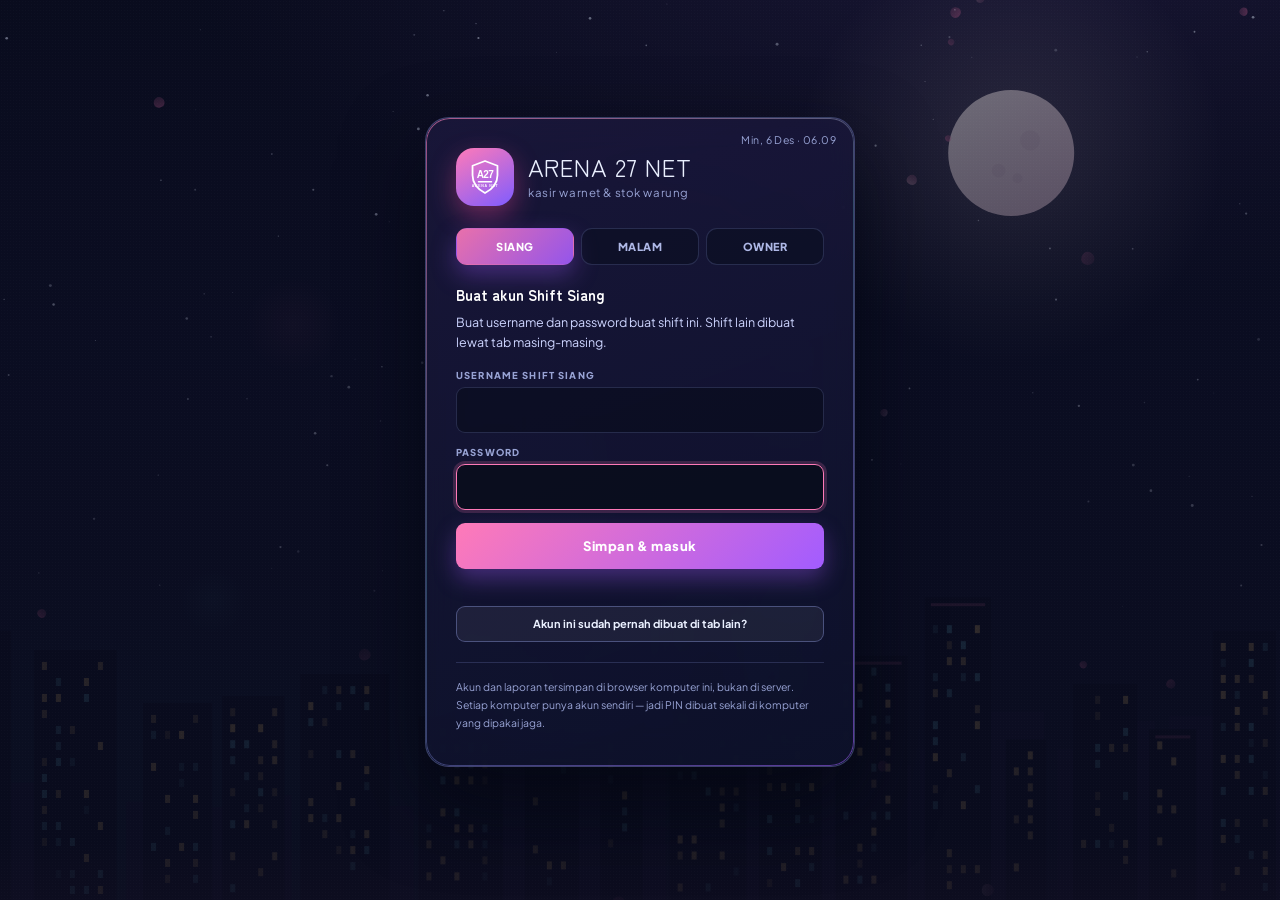
==== login.html @ 6f418b0d "Add files via upload" ====
<!DOCTYPE html>
<html lang="id">
<head>
<meta charset="UTF-8">
<meta name="viewport" content="width=device-width, initial-scale=1.0">
<meta name="theme-color" content="#0b0f24">
<title>Masuk — ARENA 27 NET</title>
<link rel="stylesheet" href="assets/theme.css">
<style>
body{display:grid;place-items:center;padding:28px 16px 44px}
.gate{position:relative;width:min(100%,430px);padding:30px 30px 24px;border-radius:24px;
    border:1px solid rgba(163,178,255,.28);
    background:linear-gradient(160deg,rgba(28,24,60,.82),rgba(13,18,42,.86));
    backdrop-filter:blur(18px) saturate(150%);-webkit-backdrop-filter:blur(18px) saturate(150%);
    box-shadow:0 34px 80px rgba(3,5,16,.7),inset 0 1px rgba(255,255,255,.09);
    animation:rise .6s cubic-bezier(.2,.8,.2,1) both}
@keyframes rise{from{opacity:0;transform:translateY(22px) scale(.985)}to{opacity:1;transform:none}}
.gate::before{content:"";position:absolute;inset:0;border-radius:24px;pointer-events:none;padding:1px;
    background:linear-gradient(140deg,rgba(255,122,184,.6),rgba(126,232,255,.25) 45%,rgba(162,92,255,.55));
    -webkit-mask:linear-gradient(#000 0 0) content-box,linear-gradient(#000 0 0);
    -webkit-mask-composite:xor;mask-composite:exclude}
.gate-head{display:flex;align-items:center;gap:14px;margin-bottom:22px}
.gate-head .logo-icon{width:58px;height:58px;border-radius:18px}
.gate-title{font-family:var(--font-display);font-size:24px;letter-spacing:.02em;line-height:1.1}
.gate-sub{margin-top:4px;color:var(--muted);font-size:11.5px;letter-spacing:.05em}
.gate-note{margin-top:20px;padding-top:15px;border-top:1px solid var(--line);color:var(--muted);font-size:10.5px;line-height:1.7}
.shift-pick{display:grid;grid-template-columns:repeat(3,1fr);gap:7px;margin-bottom:18px}
.shift-pick button{padding:11px 6px;border-radius:11px;border:1px solid var(--line);
    background:rgba(9,12,28,.5);color:#aeb8e6;font-size:11px;font-weight:800;letter-spacing:.05em;transition:.18s}
.shift-pick button:hover{border-color:var(--line-strong);color:#fff;transform:translateY(-1px)}
.shift-pick button.on{color:#fff;border-color:transparent;background:linear-gradient(135deg,rgba(255,122,184,.9),rgba(162,92,255,.9));box-shadow:0 10px 24px rgba(162,92,255,.34)}
.prompt{margin-bottom:16px;color:#cdd5ff;font-size:12.5px;line-height:1.65}
.prompt b{font-family:var(--font-display);font-size:15px;display:block;margin-bottom:4px;color:#fff}
.gate .field{margin-bottom:13px}
.gate .field input{min-height:46px;font-size:14px}
.gate .btn{width:100%;min-height:46px;font-size:13px;letter-spacing:.04em}
.gate .btn[disabled]{opacity:.65}
.err{min-height:18px;margin-top:10px;color:var(--bad);font-size:11.5px;font-weight:700}
.alt{margin-top:9px;width:100%}
.clock{position:absolute;top:15px;right:18px;color:var(--muted);font-size:10.5px;letter-spacing:.04em}
@media(max-height:640px){.gate{padding:20px 22px 16px}.gate-head{margin-bottom:14px}.prompt{margin-bottom:11px}.gate-note{margin-top:12px;padding-top:11px}}
@media(max-width:420px){.gate{padding:24px 20px 20px;border-radius:20px}.gate-title{font-size:20px}.gate-head .logo-icon{width:50px;height:50px}.clock{display:none}}
</style>
</head>
<body>

<main class="gate">
    <div class="clock" id="clock"></div>

    <div class="gate-head">
        <div class="logo-icon" role="img" aria-label="Logo Arena 27 Net">
            <svg viewBox="0 0 64 64" aria-hidden="true">
                <path d="M32 5 53 13v16c0 14-8 23-21 30C19 52 11 43 11 29V13L32 5Z" fill="none" stroke="currentColor" stroke-width="3" stroke-linejoin="round"/>
                <text x="32" y="34" text-anchor="middle" fill="currentColor" font-family="Arial,sans-serif" font-size="17" font-weight="800" letter-spacing="-1">A27</text>
                <path d="M21 40h22" stroke="currentColor" stroke-width="2.5" stroke-linecap="round"/>
                <text x="32" y="49" text-anchor="middle" fill="currentColor" font-family="Arial,sans-serif" font-size="6" font-weight="700" letter-spacing="1.1">ARENA NET</text>
            </svg>
        </div>
        <div>
            <div class="gate-title">ARENA 27 NET</div>
            <div class="gate-sub">kasir warnet &amp; stok warung</div>
        </div>
    </div>

    <div class="shift-pick" id="shiftPick" role="tablist" aria-label="Pilih akun">
        <button type="button" data-shift="SIANG" role="tab">SIANG</button>
        <button type="button" data-shift="MALAM" role="tab">MALAM</button>
        <button type="button" data-shift="OWNER" role="tab">OWNER</button>
    </div>

    <div id="formHost"></div>

    <p class="gate-note">
        Akun dan laporan tersimpan di browser komputer ini, bukan di server.
        Setiap komputer punya akun sendiri — jadi PIN dibuat sekali di komputer yang dipakai jaga.
    </p>
</main>

<script src="assets/anime-bg.js"></script>
<script src="assets/auth.js"></script>
<script>
const pick = document.getElementById("shiftPick");
const host = document.getElementById("formHost");
const clock = document.getElementById("clock");
const query = new URLSearchParams(location.search);

if (query.get("switch")) ArenaAuth.signOut();
else if (ArenaAuth.session()) location.replace("index.html");

let shift = query.get("as") || localStorage.getItem("arena27_last_shift") || "SIANG";
if (!ArenaAuth.SHIFTS.includes(shift)) shift = "SIANG";

function tickClock() {
    const now = new Date();
    clock.textContent = now.toLocaleDateString("id-ID", { weekday: "short", day: "numeric", month: "short" })
        + " · " + now.toLocaleTimeString("id-ID", { hour: "2-digit", minute: "2-digit" });
}
tickClock();
setInterval(tickClock, 30000);

const isNew = () => !ArenaAuth.accounts()[shift];

function render() {
    const fresh = isNew();
    const name = ArenaAuth.LABELS[shift];
    pick.querySelectorAll("button").forEach(b => {
        const on = b.dataset.shift === shift;
        b.classList.toggle("on", on);
        b.setAttribute("aria-selected", on);
    });

    const secretField = ArenaAuth.isOwnerPin(shift)
        ? `<div class="field"><label for="secret">PIN ${fresh ? "BARU" : ""} OWNER</label>
               <input id="secret" type="password" inputmode="numeric" maxlength="8"
                      autocomplete="${fresh ? "new-password" : "current-password"}" required></div>`
        : `<div class="field"><label for="user">USERNAME ${name.replace("SHIFT ", "")}</label>
               <input id="user" maxlength="40" autocomplete="username" required></div>
           <div class="field"><label for="secret">PASSWORD</label>
               <input id="secret" type="password" autocomplete="${fresh ? "new-password" : "current-password"}" required></div>`;

    const hint = fresh
        ? (ArenaAuth.isOwnerPin(shift)
            ? "Buat PIN Owner 4–8 angka. PIN ini dipakai buat lihat gabungan semua shift."
            : "Buat username dan password buat shift ini. Shift lain dibuat lewat tab masing-masing.")
        : (ArenaAuth.isOwnerPin(shift)
            ? "Masukkan PIN Owner buat buka ringkasan semua shift."
            : "Masukkan username dan password shift ini.");

    host.innerHTML = `
        <p class="prompt"><b>${fresh ? "Buat akun " + name : "Masuk ke " + name}</b>${hint}</p>
        <form id="authForm" autocomplete="on">
            ${secretField}
            <button class="btn" type="submit">${fresh ? "Simpan &amp; masuk" : "Masuk"}</button>
            <div class="err" id="err" role="alert" aria-live="polite"></div>
            ${fresh ? '<button class="btn-ghost alt" type="button" id="pickOther">Akun ini sudah pernah dibuat di tab lain?</button>' : ""}
        </form>`;

    const form = document.getElementById("authForm");
    const err = document.getElementById("err");
    const secret = document.getElementById("secret");
    secret.focus();

    document.getElementById("pickOther")?.addEventListener("click", () => {
        shift = ArenaAuth.SHIFTS.find(s => s !== shift && !ArenaAuth.accounts()[s])
             || ArenaAuth.SHIFTS.find(s => s !== shift);
        localStorage.setItem("arena27_last_shift", shift);
        render();
    });

    form.addEventListener("submit", async event => {
        event.preventDefault();
        const button = event.submitter || form.querySelector("button[type=submit]");
        const userField = document.getElementById("user");
        const value = secret.value;
        const username = userField ? userField.value.trim() : "OWNER";

        if (!value) { err.textContent = ArenaAuth.isOwnerPin(shift) ? "PIN belum diisi." : "Password belum diisi."; return; }
        if (userField && !username) { err.textContent = "Username belum diisi."; userField.focus(); return; }

        button.disabled = true;
        button.textContent = "Menyiapkan…";
        err.textContent = "";
        try {
            await (isNew() ? ArenaAuth.register(shift, username, value) : ArenaAuth.login(shift, username, value));
            ArenaAuth.startSession(shift);
            localStorage.setItem("arena27_last_shift", shift);
            button.textContent = "Berhasil, membuka kasir…";
            location.replace("index.html");
        } catch (problem) {
            err.textContent = problem.message || "Gagal masuk, coba lagi.";
            button.disabled = false;
            button.innerHTML = isNew() ? "Simpan &amp; masuk" : "Masuk";
            secret.value = "";
            secret.focus();
        }
    });
}

pick.addEventListener("click", event => {
    const button = event.target.closest("button[data-shift]");
    if (!button) return;
    shift = button.dataset.shift;
    localStorage.setItem("arena27_last_shift", shift);
    render();
});

render();
</script>
</body>
</html>
---- assets/theme.css ----
/* ARENA 27 NET - tema anime, dipakai bareng oleh login.html, index.html, stock.html */
@import url('https://fonts.googleapis.com/css2?family=Zen+Maru+Gothic:wght@400;500;700&family=Plus+Jakarta+Sans:wght@400;500;600;700;800&display=swap');

:root{
    --night:#0b0f24;
    --night-2:#141a38;
    --glass:rgba(18,22,48,.72);
    --glass-soft:rgba(24,29,60,.55);
    --line:rgba(163,178,255,.18);
    --line-strong:rgba(163,178,255,.34);
    --ink:#eaf0ff;
    --muted:#98a3d4;
    --saku:#ff7ab8;
    --saku-deep:#e2448e;
    --aqua:#7ee8ff;
    --gold:#ffd27a;
    --good:#69e0a8;
    --bad:#ff8a7a;
    --r-l:20px;
    --r-m:12px;
    --r-s:9px;
    --font-body:"Plus Jakarta Sans","Segoe UI",Arial,sans-serif;
    --font-display:"Zen Maru Gothic","Plus Jakarta Sans",serif;
}

*,*::before,*::after{box-sizing:border-box}
html{scroll-behavior:smooth}

body{
    margin:0;
    min-height:100vh;
    font-family:var(--font-body);
    color:var(--ink);
    background:var(--night);
    -webkit-font-smoothing:antialiased;
}

input,select,textarea,button{font-family:inherit}
button{cursor:pointer}
button:active{transform:translateY(1px)}
h1,h2,h3{font-family:var(--font-display);font-weight:700;letter-spacing:.01em}
a{color:inherit}

/* ---------- lapisan background ---------- */
.bg-stack{position:fixed;inset:0;z-index:-1;overflow:hidden;background:
    radial-gradient(120% 80% at 80% -10%,#2b2350 0%,rgba(43,35,80,0) 55%),
    radial-gradient(90% 70% at 10% 105%,#123049 0%,rgba(18,48,73,0) 60%),
    linear-gradient(180deg,#0a0d20 0%,#0f1330 45%,#141a38 100%);}
.bg-canvas{position:absolute;inset:0;width:100%;height:100%}
.bg-veil{position:absolute;inset:0;background:
    linear-gradient(180deg,rgba(9,11,28,.55) 0%,rgba(9,11,28,.78) 55%,rgba(9,11,28,.9) 100%);}
.bg-grain{position:absolute;inset:0;opacity:.35;pointer-events:none;background-image:radial-gradient(rgba(255,255,255,.05) 1px,transparent 1px);background-size:3px 3px}

/* ---------- kerangka halaman ---------- */
.container{position:relative;width:min(100%,1120px);margin:auto;padding:26px 20px 64px}

.header{
    display:flex;align-items:center;justify-content:space-between;gap:14px;flex-wrap:wrap;
    padding:24px 28px;margin-bottom:18px;border-radius:var(--r-l);
    border:1px solid var(--line);
    background:linear-gradient(135deg,rgba(30,26,66,.82),rgba(16,24,54,.82));
    box-shadow:0 22px 50px rgba(4,6,20,.55),inset 0 1px rgba(255,255,255,.08);
    position:relative;overflow:hidden;min-height:150px;
}
.header::after{
    content:"";position:absolute;right:-70px;top:-90px;width:280px;height:280px;border-radius:50%;
    background:radial-gradient(circle,rgba(255,122,184,.28),rgba(255,122,184,0) 70%);pointer-events:none;
}
.brand,.logo{display:flex;align-items:center;gap:14px;position:relative;z-index:1}
.logo-icon,.logo{
    width:54px;height:54px;flex:none;display:grid;place-items:center;border-radius:16px;
    background:linear-gradient(150deg,#ff7ab8,#7f5cff);color:#fff;
    font-family:var(--font-display);font-size:18px;font-weight:700;letter-spacing:-.5px;
    box-shadow:0 10px 26px rgba(226,68,142,.42);
}
.logo-icon svg{width:38px;height:38px;display:block}
.logo-title,.title{font-family:var(--font-display);font-size:26px;letter-spacing:.02em;line-height:1.15}
.logo-sub,.subtitle{margin-top:5px;color:var(--muted);font-size:12px;letter-spacing:.03em}

.head-tools{display:flex;align-items:center;gap:9px;flex-wrap:wrap;position:relative;z-index:1}
.stock-link,a.back{
    display:inline-flex;align-items:center;gap:7px;padding:10px 15px;border-radius:10px;
    border:1px solid var(--line-strong);background:rgba(255,255,255,.07);color:var(--ink);
    text-decoration:none;font-size:11px;font-weight:700;letter-spacing:.02em;
    transition:background .18s,transform .18s,border-color .18s;
}
.stock-link:hover,a.back:hover{background:rgba(255,255,255,.15);transform:translateY(-2px)}

.who{
    display:flex;align-items:center;gap:10px;padding:8px 12px;border-radius:12px;
    border:1px solid var(--line);background:rgba(11,14,32,.55);font-size:11px;
}
.who b{font-family:var(--font-display);font-size:13px}
.who .dot{width:8px;height:8px;border-radius:50%;background:var(--good);box-shadow:0 0 10px var(--good)}
.btn-ghost{
    min-height:36px;padding:0 12px;border:1px solid var(--line-strong);border-radius:9px;
    background:rgba(255,255,255,.06);color:var(--ink);font-size:11px;font-weight:700;
    transition:background .18s,transform .18s;
}
.btn-ghost:hover{background:rgba(255,255,255,.16);transform:translateY(-1px)}
.btn-ghost.on{border-color:transparent;color:#fff;background:linear-gradient(135deg,rgba(255,122,184,.9),rgba(162,92,255,.9));box-shadow:0 8px 18px rgba(162,92,255,.32)}

/* ---------- kartu ---------- */
.card{
    position:relative;padding:22px;margin-bottom:15px;border-radius:18px;
    border:1px solid var(--line);background:var(--glass);
    backdrop-filter:blur(14px) saturate(140%);-webkit-backdrop-filter:blur(14px) saturate(140%);
    box-shadow:0 16px 38px rgba(4,6,20,.42),inset 0 1px rgba(255,255,255,.06);
    transition:border-color .2s,box-shadow .2s;
}
.card:hover{border-color:rgba(163,178,255,.3);box-shadow:0 20px 46px rgba(4,6,20,.5),inset 0 1px rgba(255,255,255,.08)}
.card h2{display:flex;align-items:center;gap:10px;margin:0 0 16px;font-size:19px}
.card h2::before{content:"";width:4px;height:20px;border-radius:4px;background:linear-gradient(180deg,var(--saku),#7f5cff)}
.stats.card{padding:14px}

/* ---------- form ---------- */
.grid,.form-grid{display:grid;grid-template-columns:repeat(auto-fit,minmax(140px,1fr));gap:12px;align-items:end}
.form-grid{grid-template-columns:repeat(4,minmax(0,1fr))}
.field{min-width:0}
.field label,.chip-title{display:block;margin-bottom:6px;color:var(--muted);font-size:9.5px;font-weight:800;letter-spacing:.12em;text-transform:uppercase}
.field input,.field select,textarea,.list-tools input,#account{
    width:100%;min-height:42px;padding:0 12px;border-radius:var(--r-s);
    border:1px solid var(--line);background:rgba(9,12,28,.6);color:var(--ink);
    font-size:13px;font-weight:500;transition:border-color .18s,box-shadow .18s,background .18s;
}
textarea{padding:10px;min-height:92px;resize:vertical;line-height:1.6;font-size:12px}
.field input::placeholder,textarea::placeholder,.list-tools input::placeholder{color:#6f79a8}
.field input:hover,.field select:hover,textarea:hover{border-color:rgba(163,178,255,.34)}
.field input:focus,.field select:focus,textarea:focus,.list-tools input:focus,#account:focus{
    outline:none;border-color:var(--saku);background:rgba(9,12,28,.85);
    box-shadow:0 0 0 3px rgba(255,122,184,.18);
}
select option{background:#141a38;color:var(--ink)}
input[type=date]::-webkit-calendar-picker-indicator{filter:invert(.8) sepia(.3) hue-rotate(180deg);cursor:pointer}

.btn,.add-btn,.settings-save{
    min-height:42px;padding:0 18px;border:0;border-radius:var(--r-s);
    background:linear-gradient(135deg,#ff7ab8,#a25cff);color:#fff;
    font-size:12px;font-weight:800;letter-spacing:.02em;
    box-shadow:0 10px 22px rgba(162,92,255,.35);
    transition:filter .18s,transform .18s;
}
.btn:hover,.add-btn:hover,.settings-save:hover{filter:brightness(1.1);transform:translateY(-1px)}

button:focus-visible,a:focus-visible,input:focus-visible,select:focus-visible,textarea:focus-visible,summary:focus-visible{
    outline:3px solid rgba(255,122,184,.5);outline-offset:2px;
}

/* ---------- pilihan segmen / chip ---------- */
.seg{display:flex;gap:6px;flex-wrap:wrap}
.seg button{
    flex:1 1 auto;min-height:42px;padding:0 13px;border-radius:var(--r-s);
    border:1px solid var(--line);background:rgba(9,12,28,.55);color:#b7c0ea;
    font-size:11px;font-weight:800;letter-spacing:.04em;transition:.18s;
}
.seg button:hover{border-color:var(--line-strong);color:var(--ink)}
.seg button.active{
    background:linear-gradient(135deg,rgba(255,122,184,.92),rgba(162,92,255,.92));
    border-color:transparent;color:#fff;box-shadow:0 8px 20px rgba(162,92,255,.35);
}
.seg button.cash.active{background:linear-gradient(135deg,#69e0a8,#2fae7c);box-shadow:0 8px 20px rgba(47,174,124,.3)}
.seg button.qris.active{background:linear-gradient(135deg,#ffd27a,#ff9f4a);color:#3a2405;box-shadow:0 8px 20px rgba(255,159,74,.3)}

.chips{display:flex;gap:6px;flex-wrap:wrap;margin-top:8px}
.chips button{
    padding:7px 11px;border-radius:8px;border:1px solid var(--line);
    background:rgba(9,12,28,.5);color:#b7c0ea;font-size:11px;font-weight:700;transition:.16s;
}
.chips button:hover{border-color:var(--saku);color:#fff;transform:translateY(-1px)}
.chips button.on{background:rgba(255,122,184,.2);border-color:var(--saku);color:#ffd6e9}
.chips button.low-chip::after{content:" •";color:var(--bad)}
.chip-empty{color:var(--muted);font-size:11px;font-style:italic}
.chip-title{margin-bottom:8px}

/* ---------- ringkasan & angka ---------- */
.totals{display:grid;grid-template-columns:repeat(3,1fr);gap:12px}
.tot,.stat{
    min-height:92px;display:flex;flex-direction:column;justify-content:center;padding:16px 18px;
    border-radius:var(--r-m);border:1px solid var(--line);background:rgba(9,12,28,.5);
}
.tot.warm,.stat:nth-child(2){border-color:rgba(255,210,122,.28);background:rgba(66,44,12,.4)}
.tot.hot{border-color:rgba(255,138,122,.3);background:rgba(66,24,20,.42)}
.stat:nth-child(3){border-color:rgba(126,232,255,.25);background:rgba(14,44,58,.42)}
.tot .lbl,.label{color:#b6c0ec;font-size:9px;font-weight:800;letter-spacing:.13em;text-transform:uppercase}
.tot .val,.value{margin-top:6px;font-family:var(--font-display);font-size:25px;font-weight:700;letter-spacing:-.4px;color:#ffd6e9}
.tot.warm .val,.stat:nth-child(2) .value{color:var(--gold)}
.tot.hot .val{color:var(--bad)}
.stat:nth-child(3) .value{color:var(--aqua)}

.pills{display:flex;flex-wrap:wrap;gap:8px;margin-bottom:18px}
.pill{padding:9px 13px;border-radius:9px;border:1px solid var(--line);background:rgba(9,12,28,.5);color:#b7c0ea;font-size:11px;line-height:1.5}
.pill b{color:var(--ink);font-size:13px}
.pill.money b{color:#ffd6e9}
.pill.alert{border-color:rgba(255,138,122,.4);background:rgba(66,24,20,.42);color:#ffc7bd}
.pill.alert b{color:#ffc7bd}

/* ---------- daftar sesi ---------- */
.cols{display:grid;grid-template-columns:repeat(3,1fr);gap:12px}
.grp{padding:14px;border:1px solid var(--line);border-radius:var(--r-m);background:rgba(9,12,28,.35)}
.grp h3{margin:0 0 8px;padding-bottom:9px;border-bottom:1px solid var(--line);color:#cdd5ff;font-size:10px;font-weight:800;letter-spacing:.14em}
.entry{display:flex;align-items:center;gap:8px;padding:9px 8px;border-radius:8px;border-bottom:1px dashed rgba(163,178,255,.13);font-size:12px}
.entry:last-child{border-bottom:0}
.entry:hover{background:rgba(255,255,255,.05)}
.entry .no{flex:none;width:22px;color:#96a1d2;font-size:10px}
.entry .nm{flex:1;font-weight:600}
.entry .pay{white-space:nowrap;color:var(--muted);font-size:10px}
.entry .pay b{color:#ffd6e9;font-size:12px}
.kembali{color:var(--gold);font-size:9px}
.del{width:24px;height:24px;flex:none;border-radius:7px;border:1px solid rgba(255,138,122,.35);background:transparent;color:var(--bad);font-size:12px;line-height:1;transition:.16s}
.del:hover{background:rgba(255,138,122,.16);transform:scale(1.06)}
.none{padding:14px 4px;color:var(--muted);font-size:11px;font-style:italic}
.hint{margin-top:8px;min-height:13px;color:var(--gold);font-size:11px;font-weight:700}
.note,.settings-intro,.settings-note{margin-top:10px;color:var(--muted);font-size:11px;line-height:1.65;max-width:78ch}

.list-tools{display:flex;gap:10px;align-items:center;margin:-4px 0 14px}
.list-tools input{max-width:320px}
.list-count{white-space:nowrap;color:var(--muted);font-size:11px}

/* ---------- tabel ---------- */
.table-wrap{overflow-x:auto;border:1px solid var(--line);border-radius:10px;overscroll-behavior-x:contain}
table{width:100%;min-width:600px;border-collapse:collapse}
th,td{padding:12px 11px;border-bottom:1px solid rgba(163,178,255,.12);text-align:left;font-size:12px}
th{position:sticky;top:0;z-index:1;background:rgba(20,25,56,.95);color:var(--muted);font-size:9px;font-weight:800;letter-spacing:.12em;text-transform:uppercase}
td strong{font-weight:700;font-size:12px}
tbody tr:hover td{background:rgba(255,255,255,.045)}
tbody tr:last-child td{border-bottom:0}
tfoot td{background:rgba(20,25,56,.7);font-weight:800;border-top:1px solid var(--line-strong)}
.num{text-align:right}
.empty{padding:20px 12px;color:var(--muted);font-size:12px;font-style:italic;text-align:center}
.low{display:inline-flex;align-items:center;gap:5px;color:var(--bad);font-weight:800}
.actions{display:flex;gap:7px;justify-content:flex-end}
.small-btn{
    min-height:32px;padding:6px 11px;border-radius:8px;border:1px solid var(--line);
    background:rgba(9,12,28,.5);color:#b7c0ea;font-size:10px;font-weight:800;transition:.16s;
}
.small-btn:hover{border-color:var(--saku);color:#fff;transform:translateY(-1px)}
.small-btn.delete{color:var(--bad);border-color:rgba(255,138,122,.3)}
.small-btn.delete:hover{background:rgba(255,138,122,.15);color:#ffc7bd}
.backup-actions,.export{display:flex;gap:9px;flex-wrap:wrap}
.backup-actions button{box-shadow:none}
.export .primary{background:linear-gradient(135deg,#ff7ab8,#a25cff);color:#fff;border-color:transparent}
.export .danger{margin-left:auto;color:var(--bad);border-color:rgba(255,138,122,.35);background:rgba(66,24,20,.35)}
.export .danger:hover{background:rgba(255,138,122,.18)}
.history{max-height:400px;overflow:auto}
.tag{color:var(--muted);font-size:10px;font-weight:600}
.span2{grid-column:span 2}

/* ---------- detail / pengaturan ---------- */
details.settings,details.sub{margin-top:0}
details.sub{margin-top:20px;padding-top:16px;border-top:1px solid var(--line)}
.settings summary,details.sub summary{display:flex;align-items:center;justify-content:space-between;gap:10px;list-style:none;cursor:pointer;font-size:13px;font-weight:800}
.settings summary::-webkit-details-marker,details.sub summary::-webkit-details-marker{display:none}
.settings summary::after,details.sub summary::after{
    content:"+";width:26px;height:26px;flex:none;display:grid;place-items:center;border-radius:50%;
    background:rgba(255,122,184,.16);color:#ffd6e9;font-size:15px;transition:.18s;
}
details[open] summary::after{content:"−"}
.settings-body,.sub-body{margin-top:15px}
.price-grid{display:grid;grid-template-columns:repeat(3,minmax(0,1fr));gap:10px;margin-bottom:14px}
.ghost{
    min-height:42px;padding:0 15px;border-radius:var(--r-s);border:1px solid var(--line-strong);
    background:rgba(255,255,255,.06);color:var(--ink);font-size:12px;font-weight:800;white-space:nowrap;
}
.ghost:hover{background:rgba(255,255,255,.14)}

/* ---------- stepper / total rokok ---------- */
.stepper{display:flex}
.stepper button{width:40px;height:42px;flex:none;border:1px solid var(--line);background:rgba(255,255,255,.06);color:var(--ink);font-size:17px;font-weight:800}
.stepper button:hover{background:rgba(255,255,255,.14)}
.stepper button:first-child{border-radius:var(--r-s) 0 0 var(--r-s)}
.stepper button:last-child{border-radius:0 var(--r-s) var(--r-s) 0}
.stepper input{flex:1;min-width:0;border-radius:0;border-left:0;border-right:0;text-align:center;font-weight:800}
.rk-quick{margin-bottom:16px}
.rk-total{display:flex;flex-wrap:wrap;align-items:center;gap:8px 20px;margin-top:14px;padding:13px 15px;border-radius:10px;border:1px solid var(--line);background:rgba(9,12,28,.5);color:#cdd5ff;font-size:12px}
.rk-total .big{font-family:var(--font-display);font-size:22px;font-weight:700;color:#ffd6e9}
.rk-total .ok{color:var(--good)}
.rk-total .warn{color:var(--bad);font-weight:800}
.rk-total .muted{color:var(--muted)}
#rkCashChips{margin-top:9px}

/* ---------- toast ---------- */
.toast{
    position:fixed;bottom:18px;left:50%;z-index:60;transform:translateX(-50%);
    padding:11px 20px;border-radius:22px;border:1px solid var(--line-strong);
    background:rgba(20,24,52,.95);color:var(--ink);font-size:11px;font-weight:700;
    box-shadow:0 14px 34px rgba(3,5,16,.6);opacity:0;pointer-events:none;transition:opacity .25s;
}
.toast.show{opacity:1}

/* ---------- responsif ---------- */
@media(max-width:800px){
    .cols{grid-template-columns:1fr}
}
@media(max-width:700px){
    .container{padding:16px 13px 42px}
    .header{min-height:0;padding:20px 18px;border-radius:18px}
    .logo-icon,.logo{width:46px;height:46px;font-size:16px}
    .logo-title,.title{font-size:21px}
    .card{padding:17px}
    .form-grid{grid-template-columns:1fr 1fr}
    .price-grid{grid-template-columns:1fr}
    .totals,.stats{grid-template-columns:1fr 1fr}
    .totals>*,.stats>.stat:last-child{grid-column:1/-1}
    .tot,.stat{min-height:82px;padding:13px}
    .tot .val,.value{font-size:21px}
    .list-tools{flex-direction:column;align-items:stretch}
    .list-tools input{max-width:none}
    .list-count{white-space:normal}
}
@media(max-width:520px){
    .form-grid{grid-template-columns:1fr}
    .span2{grid-column:auto}
    .head-tools,.stock-link,a.back{width:100%;justify-content:center}
    .export .danger{margin-left:0}
    .actions .small-btn{flex:1}
    .grid{grid-template-columns:1fr 1fr}
    .seg button{min-height:40px;padding:0 10px;font-size:10px}
}

@media(prefers-reduced-motion:reduce){
    html{scroll-behavior:auto}
    *,*::before,*::after{transition:none!important;animation:none!important}
}

/* ---------- struk / cetak ---------- */
#printArea{display:none}
@media print{
    .bg-stack,.bg-canvas,.bg-veil,.bg-grain,.toast{display:none!important}
    body{background:#fff!important;color:#000!important}
    body>*:not(#printArea){display:none!important}
    #printArea{display:block!important;font-family:Georgia,serif;color:#000}
    #printArea h1{font-size:18px;margin-bottom:6px}
    #printArea p{font-size:12px;margin:2px 0}
    #printArea table{width:100%;border-collapse:collapse;margin-top:10px}
    #printArea th,#printArea td{border:1px solid #000;padding:4px 6px;font-size:11px;text-align:left}
    #printArea .tt{margin-top:12px;font-size:12px;font-weight:bold}
}
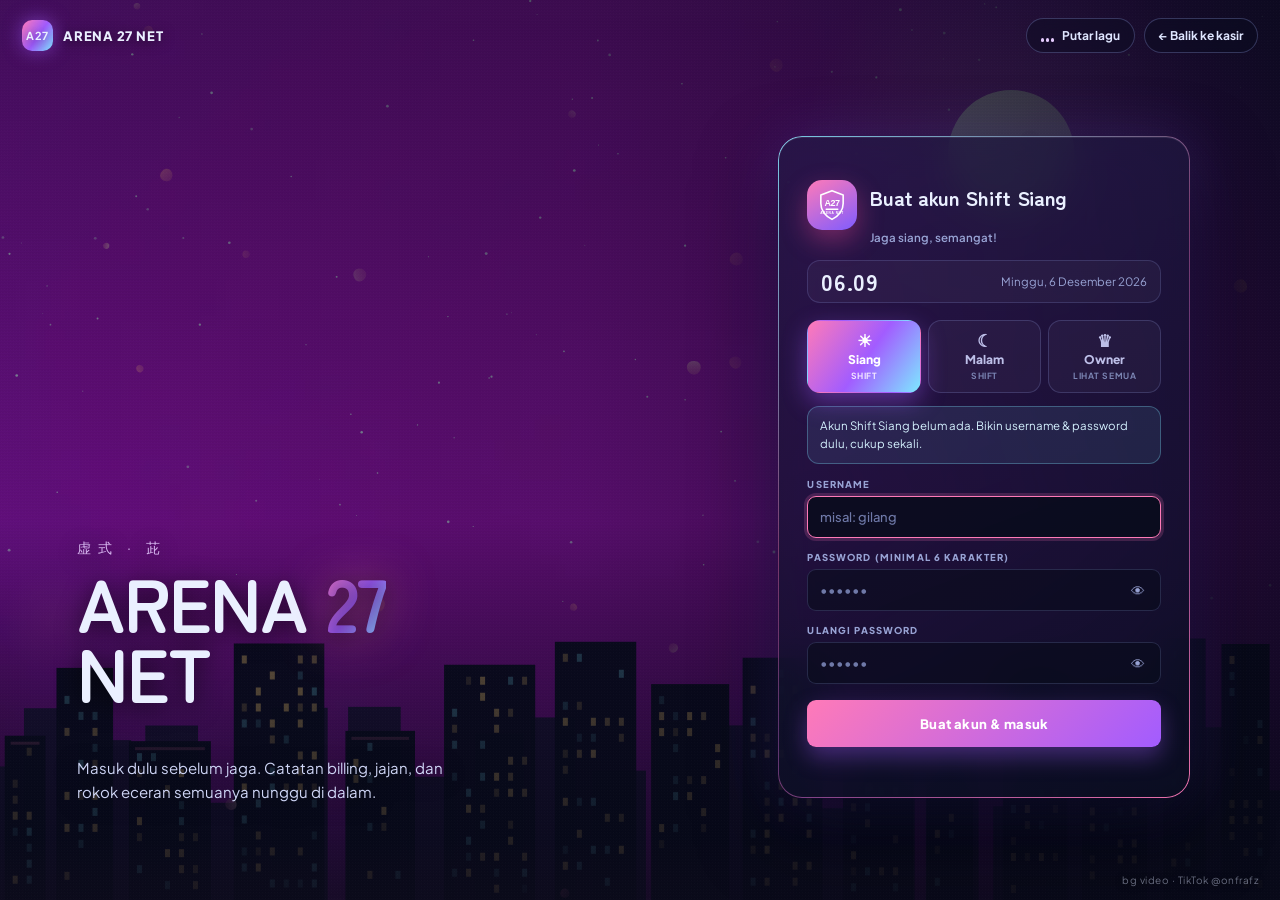
==== commit eff49186: "Add files via upload" ====
--- a/login.html
+++ b/login.html
@@ -7,183 +7,376 @@
 <title>Masuk — ARENA 27 NET</title>
 <link rel="stylesheet" href="assets/theme.css">
 <style>
-body{display:grid;place-items:center;padding:28px 16px 44px}
-.gate{position:relative;width:min(100%,430px);padding:30px 30px 24px;border-radius:24px;
-    border:1px solid rgba(163,178,255,.28);
-    background:linear-gradient(160deg,rgba(28,24,60,.82),rgba(13,18,42,.86));
-    backdrop-filter:blur(18px) saturate(150%);-webkit-backdrop-filter:blur(18px) saturate(150%);
-    box-shadow:0 34px 80px rgba(3,5,16,.7),inset 0 1px rgba(255,255,255,.09);
-    animation:rise .6s cubic-bezier(.2,.8,.2,1) both}
-@keyframes rise{from{opacity:0;transform:translateY(22px) scale(.985)}to{opacity:1;transform:none}}
-.gate::before{content:"";position:absolute;inset:0;border-radius:24px;pointer-events:none;padding:1px;
-    background:linear-gradient(140deg,rgba(255,122,184,.6),rgba(126,232,255,.25) 45%,rgba(162,92,255,.55));
+body.login{
+    overflow:hidden;
+    --grad:linear-gradient(125deg,#ff7ab8 0%,#a25cff 52%,#7ee8ff 100%);
+}
+/* video anime jadi lapisan paling bawah, kanvas sakura + veil tetap di atasnya */
+.bg-video{position:fixed;inset:0;z-index:-3;overflow:hidden;background:#080b1e}
+.bg-video video{position:absolute;left:50%;top:50%;transform:translate(-50%,-50%);width:100%;height:100%;object-fit:cover;filter:saturate(1.1) contrast(1.05) brightness(.96)}
+.bg-stack{background:none}
+.bg-stack .bg-veil{background:
+    linear-gradient(90deg,rgba(6,8,22,.2) 0%,rgba(6,8,22,.35) 45%,rgba(6,8,22,.8) 100%),
+    linear-gradient(0deg,rgba(6,8,22,.86) 0%,rgba(6,8,22,.28) 42%,rgba(6,8,22,.5) 100%);}
+
+.scan{
+    position:fixed;inset:0;z-index:1;pointer-events:none;
+    background:repeating-linear-gradient(0deg,rgba(255,255,255,.022) 0 1px,rgba(0,0,0,0) 1px 3px);
+    mix-blend-mode:overlay;
+}
+.fx{position:fixed;inset:0;z-index:1;pointer-events:none;overflow:hidden}
+.fx span{
+    position:absolute;bottom:-20px;width:var(--s);height:var(--s);border-radius:50%;
+    background:radial-gradient(circle,#ffd9ec 0%,rgba(255,122,184,.7) 40%,rgba(0,0,0,0) 70%);
+    filter:blur(.4px);opacity:0;animation:rise var(--d) linear var(--w) infinite;
+}
+@keyframes rise{
+    0%{transform:translate(0,0);opacity:0}
+    14%{opacity:.8}
+    100%{transform:translate(var(--x),-110vh);opacity:0}
+}
+
+.topbar{
+    position:fixed;top:18px;left:22px;right:22px;z-index:3;
+    display:flex;align-items:center;justify-content:space-between;gap:10px;
+}
+.mini-brand{display:flex;align-items:center;gap:10px;font-weight:800;font-size:13px;letter-spacing:.06em;text-shadow:0 2px 12px rgba(0,0,0,.6)}
+.mini-brand b{width:31px;height:31px;display:grid;place-items:center;border-radius:10px;background:var(--grad);font-size:11px;box-shadow:0 0 18px rgba(162,92,255,.55)}
+.kembali{
+    display:inline-flex;align-items:center;gap:8px;padding:9px 14px;border-radius:999px;
+    border:1px solid rgba(163,178,255,.26);background:rgba(10,13,32,.45);
+    backdrop-filter:blur(10px);-webkit-backdrop-filter:blur(10px);
+    color:#dfe6ff;font-size:12px;font-weight:700;text-decoration:none;transition:.18s;
+}
+.kembali:hover{background:rgba(162,92,255,.28);border-color:rgba(255,122,184,.6);transform:translateY(-1px)}
+.sound{
+    display:inline-flex;align-items:center;gap:8px;padding:9px 14px;border-radius:999px;
+    border:1px solid rgba(163,178,255,.26);background:rgba(10,13,32,.45);
+    backdrop-filter:blur(10px);-webkit-backdrop-filter:blur(10px);
+    color:#dfe6ff;font-size:12px;font-weight:700;transition:.18s;
+}
+.sound:hover{background:rgba(162,92,255,.28);border-color:rgba(255,122,184,.6)}
+.eq{display:inline-flex;gap:2px;align-items:flex-end;height:12px}
+.eq i{width:3px;height:4px;border-radius:2px;background:#e6ccff}
+.sound.on .eq i{animation:eq .8s ease-in-out infinite}
+.sound.on .eq i:nth-child(2){animation-delay:.2s}
+.sound.on .eq i:nth-child(3){animation-delay:.4s}
+@keyframes eq{0%,100%{height:3px}50%{height:12px}}
+
+.hero{position:fixed;left:6vw;bottom:9vh;z-index:2;max-width:520px;text-shadow:0 4px 24px rgba(0,0,0,.7)}
+.hero .jp{font-size:14px;letter-spacing:.48em;color:#e6ccff;opacity:.9}
+.hero h1{margin-top:8px;font-family:var(--font-display);font-size:clamp(40px,6vw,74px);font-weight:700;line-height:.95;letter-spacing:-2px}
+.hero h1 em{
+    font-style:normal;
+    background:var(--grad);-webkit-background-clip:text;background-clip:text;color:transparent;
+    filter:drop-shadow(0 0 20px rgba(255,122,184,.5));
+}
+.hero p{margin-top:14px;max-width:390px;color:#cfd6f6;font-size:15px;line-height:1.6}
+
+.stage{position:relative;z-index:2;min-height:100vh;display:flex;align-items:center;justify-content:flex-end;padding:88px 7vw 54px}
+.gate{
+    position:relative;width:min(100%,412px);padding:28px 28px 22px;border-radius:24px;
+    border:1px solid rgba(255,122,184,.26);
+    background:linear-gradient(160deg,rgba(34,25,68,.76),rgba(11,14,34,.84));
+    backdrop-filter:blur(18px) saturate(145%);-webkit-backdrop-filter:blur(18px) saturate(145%);
+    box-shadow:0 32px 78px rgba(2,4,14,.62),0 0 60px rgba(126,92,255,.22),inset 0 1px rgba(255,255,255,.09);
+    animation:cardIn .65s cubic-bezier(.2,.8,.2,1) both;
+}
+.gate::before{
+    content:"";position:absolute;inset:-1px;border-radius:24px;padding:1px;pointer-events:none;
+    background:linear-gradient(140deg,rgba(126,232,255,.85),rgba(255,122,184,.2) 42%,rgba(162,92,255,.2) 60%,rgba(255,122,184,.9));
     -webkit-mask:linear-gradient(#000 0 0) content-box,linear-gradient(#000 0 0);
-    -webkit-mask-composite:xor;mask-composite:exclude}
-.gate-head{display:flex;align-items:center;gap:14px;margin-bottom:22px}
-.gate-head .logo-icon{width:58px;height:58px;border-radius:18px}
-.gate-title{font-family:var(--font-display);font-size:24px;letter-spacing:.02em;line-height:1.1}
-.gate-sub{margin-top:4px;color:var(--muted);font-size:11.5px;letter-spacing:.05em}
-.gate-note{margin-top:20px;padding-top:15px;border-top:1px solid var(--line);color:var(--muted);font-size:10.5px;line-height:1.7}
-.shift-pick{display:grid;grid-template-columns:repeat(3,1fr);gap:7px;margin-bottom:18px}
-.shift-pick button{padding:11px 6px;border-radius:11px;border:1px solid var(--line);
-    background:rgba(9,12,28,.5);color:#aeb8e6;font-size:11px;font-weight:800;letter-spacing:.05em;transition:.18s}
-.shift-pick button:hover{border-color:var(--line-strong);color:#fff;transform:translateY(-1px)}
-.shift-pick button.on{color:#fff;border-color:transparent;background:linear-gradient(135deg,rgba(255,122,184,.9),rgba(162,92,255,.9));box-shadow:0 10px 24px rgba(162,92,255,.34)}
-.prompt{margin-bottom:16px;color:#cdd5ff;font-size:12.5px;line-height:1.65}
-.prompt b{font-family:var(--font-display);font-size:15px;display:block;margin-bottom:4px;color:#fff}
-.gate .field{margin-bottom:13px}
-.gate .field input{min-height:46px;font-size:14px}
-.gate .btn{width:100%;min-height:46px;font-size:13px;letter-spacing:.04em}
-.gate .btn[disabled]{opacity:.65}
-.err{min-height:18px;margin-top:10px;color:var(--bad);font-size:11.5px;font-weight:700}
-.alt{margin-top:9px;width:100%}
-.clock{position:absolute;top:15px;right:18px;color:var(--muted);font-size:10.5px;letter-spacing:.04em}
-@media(max-height:640px){.gate{padding:20px 22px 16px}.gate-head{margin-bottom:14px}.prompt{margin-bottom:11px}.gate-note{margin-top:12px;padding-top:11px}}
-@media(max-width:420px){.gate{padding:24px 20px 20px;border-radius:20px}.gate-title{font-size:20px}.gate-head .logo-icon{width:50px;height:50px}.clock{display:none}}
+    -webkit-mask-composite:xor;mask-composite:exclude;
+}
+@keyframes cardIn{from{opacity:0;transform:translateY(22px) scale(.97)}to{opacity:1;transform:none}}
+body.leaving .gate{animation:cardOut .42s ease forwards}
+body.leaving .stage,body.leaving .hero,body.leaving .topbar{transition:opacity .42s;opacity:0}
+@keyframes cardOut{to{opacity:0;transform:translateY(-14px) scale(.98)}}
+
+.gate-head{display:flex;align-items:center;gap:13px}
+.gate-head .logo-icon{width:50px;height:50px;border-radius:15px;flex:none}
+.gate-head .logo-icon svg{width:34px;height:34px}
+.gate-head h2{font-family:var(--font-display);font-size:21px;font-weight:700;letter-spacing:-.3px}
+.gate-head small{display:block;margin-top:3px;color:var(--muted);font-size:11.5px;font-weight:600}
+
+.clockline{
+    margin:15px 0 17px;padding:9px 13px;display:flex;align-items:center;justify-content:space-between;gap:10px;
+    border:1px solid var(--line);border-radius:13px;background:rgba(255,255,255,.035);
+}
+.clockline b{font-family:var(--font-display);font-size:23px;line-height:1;letter-spacing:.03em}
+.clockline span{color:var(--muted);font-size:11.5px;text-align:right}
+
+.shift-pick{display:grid;grid-template-columns:repeat(3,1fr);gap:7px;margin-bottom:17px}
+.shift-pick button{
+    display:flex;flex-direction:column;align-items:center;gap:3px;padding:11px 5px;border-radius:13px;
+    border:1px solid rgba(163,178,255,.2);background:rgba(255,255,255,.035);
+    color:#bdbfe8;font-size:12px;font-weight:800;transition:.18s;
+}
+.shift-pick button em{font-style:normal;font-size:17px;line-height:1}
+.shift-pick button small{font-size:8.5px;font-weight:700;letter-spacing:.06em;color:#7c86b4}
+.shift-pick button:hover{border-color:rgba(255,122,184,.5);color:#fff;transform:translateY(-1px)}
+.shift-pick button.on{background:var(--grad);border-color:transparent;color:#fff;box-shadow:0 9px 24px rgba(162,92,255,.42)}
+.shift-pick button.on small{color:#f3e8ff}
+
+.status{
+    margin:-4px 0 14px;padding:10px 12px;border-radius:12px;font-size:11.5px;line-height:1.6;
+    border:1px solid rgba(126,232,255,.3);background:rgba(126,232,255,.09);color:#d5f2ff;
+}
+.field{margin-bottom:13px}
+.pw{position:relative}
+.pw input{padding-right:46px}
+.pw button{
+    position:absolute;right:6px;top:6px;width:34px;height:30px;border:0;border-radius:8px;
+    background:transparent;color:var(--muted);font-size:14px;
+}
+.pw button:hover{background:rgba(255,122,184,.16);color:#fff}
+.submit{width:100%;min-height:47px;margin-top:3px;font-size:13px;letter-spacing:.03em}
+.submit[disabled]{opacity:.6}
+.err{min-height:18px;margin-top:10px;text-align:center;color:var(--bad);font-size:11.5px;font-weight:700}
+.shake{animation:shake .4s}
+@keyframes shake{20%,60%{transform:translateX(-7px)}40%,80%{transform:translateX(7px)}}
+.foot{margin-top:15px;padding-top:13px;border-top:1px solid var(--line);color:#7c86b4;font-size:10.5px;line-height:1.65;text-align:center}
+.credit{position:fixed;right:22px;bottom:14px;z-index:3;color:rgba(220,228,255,.45);font-size:10px;letter-spacing:.05em;text-shadow:0 1px 6px rgba(0,0,0,.7)}
+
+@media(max-width:900px){
+    body.login{overflow:auto}
+    .bg-stack .bg-veil{background:linear-gradient(180deg,rgba(6,8,22,.45),rgba(6,8,22,.84))}
+    .hero,.credit{display:none}
+    .stage{justify-content:center;padding:82px 16px 44px}
+}
+@media(max-height:640px){.gate{padding:20px 22px 16px}.clockline{margin:11px 0 13px}.shift-pick{margin-bottom:13px}}
+@media(max-width:420px){
+    .gate{padding:23px 18px 18px;border-radius:20px}
+    .gate::before{border-radius:20px}
+    .mini-brand span{display:none}
+    #soundText{display:none}
+    .clockline b{font-size:20px}
+}
 </style>
 </head>
-<body>
-
-<main class="gate">
-    <div class="clock" id="clock"></div>
-
-    <div class="gate-head">
-        <div class="logo-icon" role="img" aria-label="Logo Arena 27 Net">
-            <svg viewBox="0 0 64 64" aria-hidden="true">
-                <path d="M32 5 53 13v16c0 14-8 23-21 30C19 52 11 43 11 29V13L32 5Z" fill="none" stroke="currentColor" stroke-width="3" stroke-linejoin="round"/>
-                <text x="32" y="34" text-anchor="middle" fill="currentColor" font-family="Arial,sans-serif" font-size="17" font-weight="800" letter-spacing="-1">A27</text>
-                <path d="M21 40h22" stroke="currentColor" stroke-width="2.5" stroke-linecap="round"/>
-                <text x="32" y="49" text-anchor="middle" fill="currentColor" font-family="Arial,sans-serif" font-size="6" font-weight="700" letter-spacing="1.1">ARENA NET</text>
-            </svg>
+<body class="login">
+
+<div class="bg-video" aria-hidden="true">
+    <video id="bgVideo" autoplay muted loop playsinline preload="auto" poster="bg-anime-poster.webp">
+        <source src="bg-anime.mp4" type="video/mp4">
+    </video>
+</div>
+<div class="scan" aria-hidden="true"></div>
+<div class="fx" id="fx" aria-hidden="true"></div>
+
+<div class="topbar">
+    <div class="mini-brand"><b>A27</b><span>ARENA 27 NET</span></div>
+    <div style="display:flex;align-items:center;gap:9px;flex-wrap:wrap;justify-content:flex-end">
+        <button class="sound" id="soundBtn" type="button" aria-pressed="false"><span class="eq"><i></i><i></i><i></i></span><span id="soundText">Putar lagu</span></button>
+        <a class="kembali" href="index.html" id="backLink">← Balik ke kasir</a>
+    </div>
+</div>
+
+<div class="hero" aria-hidden="true">
+    <div class="jp">虚式 · 茈</div>
+    <h1>ARENA <em>27</em><br>NET</h1>
+    <p>Masuk dulu sebelum jaga. Catatan billing, jajan, dan rokok eceran semuanya nunggu di dalam.</p>
+</div>
+
+<main class="stage">
+    <section class="gate" id="gate" aria-labelledby="gateTitle">
+        <div class="gate-head">
+            <div class="logo-icon" aria-hidden="true">
+                <svg viewBox="0 0 64 64"><path d="M32 5 53 13v16c0 14-8 23-21 30C19 52 11 43 11 29V13L32 5Z" fill="none" stroke="currentColor" stroke-width="3" stroke-linejoin="round"/><text x="32" y="34" text-anchor="middle" fill="currentColor" font-family="Arial,sans-serif" font-size="17" font-weight="800" letter-spacing="-1">A27</text><path d="M21 40h22" stroke="currentColor" stroke-width="2.5" stroke-linecap="round"/><text x="32" y="49" text-anchor="middle" fill="currentColor" font-family="Arial,sans-serif" font-size="6" font-weight="700" letter-spacing="1.1">ARENA NET</text></svg>
+            </div>
+            <div>
+                <h2 id="gateTitle">Selamat datang</h2>
+                <small id="gateSub">Pilih akun buat mulai jaga</small>
+            </div>
         </div>
-        <div>
-            <div class="gate-title">ARENA 27 NET</div>
-            <div class="gate-sub">kasir warnet &amp; stok warung</div>
+
+        <div class="clockline"><b id="clockTime">--:--</b><span id="clockDate"></span></div>
+
+        <div class="shift-pick" id="shiftPick" role="tablist" aria-label="Pilih akun">
+            <button type="button" role="tab" data-shift="SIANG"><em>☀</em>Siang<small>SHIFT</small></button>
+            <button type="button" role="tab" data-shift="MALAM"><em>☾</em>Malam<small>SHIFT</small></button>
+            <button type="button" role="tab" data-shift="OWNER"><em>♛</em>Owner<small>LIHAT SEMUA</small></button>
         </div>
-    </div>
-
-    <div class="shift-pick" id="shiftPick" role="tablist" aria-label="Pilih akun">
-        <button type="button" data-shift="SIANG" role="tab">SIANG</button>
-        <button type="button" data-shift="MALAM" role="tab">MALAM</button>
-        <button type="button" data-shift="OWNER" role="tab">OWNER</button>
-    </div>
-
-    <div id="formHost"></div>
-
-    <p class="gate-note">
-        Akun dan laporan tersimpan di browser komputer ini, bukan di server.
-        Setiap komputer punya akun sendiri — jadi PIN dibuat sekali di komputer yang dipakai jaga.
-    </p>
+
+        <div id="formHost"></div>
+    </section>
 </main>
+
+<div class="credit">bg video · TikTok @onfrafz</div>
 
 <script src="assets/anime-bg.js"></script>
 <script src="assets/auth.js"></script>
 <script>
+const query = new URLSearchParams(location.search);
+const next = ["index.html", "stock.html"].includes(query.get("next")) ? query.get("next") : "index.html";
+const host = document.getElementById("formHost");
 const pick = document.getElementById("shiftPick");
-const host = document.getElementById("formHost");
-const clock = document.getElementById("clock");
-const query = new URLSearchParams(location.search);
+const gate = document.getElementById("gate");
+
+document.getElementById("backLink").href = next;
 
 if (query.get("switch")) ArenaAuth.signOut();
-else if (ArenaAuth.session()) location.replace("index.html");
-
-let shift = query.get("as") || localStorage.getItem("arena27_last_shift") || "SIANG";
-if (!ArenaAuth.SHIFTS.includes(shift)) shift = "SIANG";
-
-function tickClock() {
-    const now = new Date();
-    clock.textContent = now.toLocaleDateString("id-ID", { weekday: "short", day: "numeric", month: "short" })
-        + " · " + now.toLocaleTimeString("id-ID", { hour: "2-digit", minute: "2-digit" });
-}
-tickClock();
-setInterval(tickClock, 30000);
-
-const isNew = () => !ArenaAuth.accounts()[shift];
+else if (ArenaAuth.session() && !query.get("as")) location.replace(next);
+
+const savedShift = localStorage.getItem("arena27_last_shift");
+let shift = [query.get("as"), query.get("account"), savedShift].find(a => ArenaAuth.SHIFTS.includes(a)) || "SIANG";
+
+function eyeField(id, label, attrs) {
+    return `<div class="field"><label for="${id}">${label}</label><div class="pw">
+        <input id="${id}" type="password" ${attrs}>
+        <button type="button" data-eye="${id}" aria-label="Lihat atau sembunyikan">👁</button>
+    </div></div>`;
+}
 
 function render() {
-    const fresh = isNew();
+    const fresh = !ArenaAuth.accounts()[shift];
+    const owner = ArenaAuth.isOwnerPin(shift);
     const name = ArenaAuth.LABELS[shift];
+
     pick.querySelectorAll("button").forEach(b => {
         const on = b.dataset.shift === shift;
         b.classList.toggle("on", on);
         b.setAttribute("aria-selected", on);
     });
-
-    const secretField = ArenaAuth.isOwnerPin(shift)
-        ? `<div class="field"><label for="secret">PIN ${fresh ? "BARU" : ""} OWNER</label>
-               <input id="secret" type="password" inputmode="numeric" maxlength="8"
-                      autocomplete="${fresh ? "new-password" : "current-password"}" required></div>`
-        : `<div class="field"><label for="user">USERNAME ${name.replace("SHIFT ", "")}</label>
-               <input id="user" maxlength="40" autocomplete="username" required></div>
-           <div class="field"><label for="secret">PASSWORD</label>
-               <input id="secret" type="password" autocomplete="${fresh ? "new-password" : "current-password"}" required></div>`;
-
-    const hint = fresh
-        ? (ArenaAuth.isOwnerPin(shift)
-            ? "Buat PIN Owner 4–8 angka. PIN ini dipakai buat lihat gabungan semua shift."
-            : "Buat username dan password buat shift ini. Shift lain dibuat lewat tab masing-masing.")
-        : (ArenaAuth.isOwnerPin(shift)
-            ? "Masukkan PIN Owner buat buka ringkasan semua shift."
-            : "Masukkan username dan password shift ini.");
-
-    host.innerHTML = `
-        <p class="prompt"><b>${fresh ? "Buat akun " + name : "Masuk ke " + name}</b>${hint}</p>
-        <form id="authForm" autocomplete="on">
-            ${secretField}
-            <button class="btn" type="submit">${fresh ? "Simpan &amp; masuk" : "Masuk"}</button>
-            <div class="err" id="err" role="alert" aria-live="polite"></div>
-            ${fresh ? '<button class="btn-ghost alt" type="button" id="pickOther">Akun ini sudah pernah dibuat di tab lain?</button>' : ""}
-        </form>`;
-
-    const form = document.getElementById("authForm");
-    const err = document.getElementById("err");
+    document.getElementById("gateTitle").textContent = fresh ? "Buat akun " + name : "Masuk " + name;
+    document.getElementById("gateSub").textContent = owner
+        ? "Rekap gabungan semua shift"
+        : (shift === "SIANG" ? "Jaga siang, semangat!" : "Jaga malam, jangan ketiduran ya");
+
+    let html = "";
+    if (fresh) {
+        html += `<div class="status">${owner
+            ? "PIN owner belum dibuat. Bikin PIN 4–8 angka, nanti dipakai tiap mau buka rekap."
+            : "Akun " + name + " belum ada. Bikin username &amp; password dulu, cukup sekali."}</div>`;
+    }
+    if (owner) {
+        html += eyeField("secret", fresh ? "PIN baru (4–8 angka)" : "PIN owner",
+            `inputmode="numeric" maxlength="8" autocomplete="${fresh ? "new-password" : "current-password"}" placeholder="••••"`);
+        if (fresh) html += eyeField("confirm", "Ulangi PIN", `inputmode="numeric" maxlength="8" autocomplete="new-password" placeholder="••••"`);
+    } else {
+        html += `<div class="field"><label for="user">Username</label><input id="user" maxlength="40" autocomplete="username" placeholder="misal: gilang"></div>`;
+        html += eyeField("secret", fresh ? "Password (minimal 6 karakter)" : "Password",
+            `autocomplete="${fresh ? "new-password" : "current-password"}" placeholder="••••••"`);
+        if (fresh) html += eyeField("confirm", "Ulangi password", `autocomplete="new-password" placeholder="••••••"`);
+    }
+    html += `<button class="btn submit" type="submit" id="submitBtn" form="authForm">${fresh ? "Buat akun &amp; masuk" : "Masuk"}</button>`;
+    html = `<form id="authForm" autocomplete="on" novalidate>${html}</form><div class="err" id="err" role="alert"></div>`;
+
+    host.innerHTML = html;
+    host.dataset.fresh = fresh ? "1" : "";
+    (owner ? document.getElementById("secret") : document.getElementById("user")).focus();
+}
+
+function fail(message) {
+    document.getElementById("err").textContent = message;
+    gate.classList.remove("shake");
+    void gate.offsetWidth;
+    gate.classList.add("shake");
+}
+
+function enter() {
+    try {
+        ArenaAuth.startSession(shift);
+        localStorage.setItem("arena27_last_shift", shift);
+    } catch (e) {
+        fail("Penyimpanan browser penuh atau diblokir, jadi belum bisa masuk.");
+        return false;
+    }
+    document.body.classList.add("leaving");
+    setTimeout(() => location.replace(next), 420);
+    return true;
+}
+
+host.addEventListener("submit", async event => {
+    event.preventDefault();
+    const form = event.target;
+    const fresh = host.dataset.fresh === "1";
+    const owner = ArenaAuth.isOwnerPin(shift);
     const secret = document.getElementById("secret");
-    secret.focus();
-
-    document.getElementById("pickOther")?.addEventListener("click", () => {
-        shift = ArenaAuth.SHIFTS.find(s => s !== shift && !ArenaAuth.accounts()[s])
-             || ArenaAuth.SHIFTS.find(s => s !== shift);
-        localStorage.setItem("arena27_last_shift", shift);
-        render();
-    });
-
-    form.addEventListener("submit", async event => {
-        event.preventDefault();
-        const button = event.submitter || form.querySelector("button[type=submit]");
-        const userField = document.getElementById("user");
-        const value = secret.value;
-        const username = userField ? userField.value.trim() : "OWNER";
-
-        if (!value) { err.textContent = ArenaAuth.isOwnerPin(shift) ? "PIN belum diisi." : "Password belum diisi."; return; }
-        if (userField && !username) { err.textContent = "Username belum diisi."; userField.focus(); return; }
-
-        button.disabled = true;
-        button.textContent = "Menyiapkan…";
-        err.textContent = "";
-        try {
-            await (isNew() ? ArenaAuth.register(shift, username, value) : ArenaAuth.login(shift, username, value));
-            ArenaAuth.startSession(shift);
-            localStorage.setItem("arena27_last_shift", shift);
-            button.textContent = "Berhasil, membuka kasir…";
-            location.replace("index.html");
-        } catch (problem) {
-            err.textContent = problem.message || "Gagal masuk, coba lagi.";
+    const userField = document.getElementById("user");
+    const button = document.getElementById("submitBtn");
+    const username = userField ? userField.value.trim() : "OWNER";
+
+    document.getElementById("err").textContent = "";
+    if (!owner && !username) return fail("Username belum diisi.");
+    if (!secret.value) return fail(owner ? "PIN belum diisi." : "Password belum diisi.");
+    if (fresh) {
+        if (owner && !/^\d{4,8}$/.test(secret.value)) return fail("PIN harus 4 sampai 8 angka.");
+        if (!owner && username.length < 3) return fail("Username minimal 3 huruf.");
+        if (!owner && secret.value.length < 6) return fail("Password minimal 6 karakter.");
+    }
+    const confirm = document.getElementById("confirm");
+    if (confirm && confirm.value !== secret.value) {
+        return fail(owner ? "Ulangi PIN-nya belum sama." : "Ulangi password-nya belum sama.");
+    }
+
+    button.disabled = true;
+    button.textContent = fresh ? "Menyimpan…" : "Mengecek…";
+    try {
+        await (fresh ? ArenaAuth.register(shift, username, secret.value) : ArenaAuth.login(shift, username, secret.value));
+        if (!enter()) {
             button.disabled = false;
-            button.innerHTML = isNew() ? "Simpan &amp; masuk" : "Masuk";
-            secret.value = "";
-            secret.focus();
+            button.innerHTML = fresh ? "Buat akun &amp; masuk" : "Masuk";
         }
-    });
-}
+    } catch (problem) {
+        button.disabled = false;
+        button.innerHTML = fresh ? "Buat akun &amp; masuk" : "Masuk";
+        secret.value = "";
+        secret.focus();
+        fail(problem.message || "Gagal masuk, coba lagi.");
+    }
+});
+
+host.addEventListener("click", event => {
+    const eye = event.target.closest("button[data-eye]");
+    if (!eye) return;
+    const input = document.getElementById(eye.dataset.eye);
+    input.type = input.type === "password" ? "text" : "password";
+    eye.textContent = input.type === "password" ? "👁" : "🙈";
+    input.focus();
+});
 
 pick.addEventListener("click", event => {
     const button = event.target.closest("button[data-shift]");
-    if (!button) return;
+    if (!button || button.dataset.shift === shift) return;
     shift = button.dataset.shift;
     localStorage.setItem("arena27_last_shift", shift);
     render();
 });
 
+function tick() {
+    const now = new Date();
+    document.getElementById("clockTime").textContent = now.toLocaleTimeString("id-ID", { hour: "2-digit", minute: "2-digit" });
+    document.getElementById("clockDate").textContent = now.toLocaleDateString("id-ID", { weekday: "long", day: "numeric", month: "long", year: "numeric" });
+}
+tick();
+setInterval(tick, 15000);
+
+const video = document.getElementById("bgVideo");
+const soundBtn = document.getElementById("soundBtn");
+video.play().catch(() => {});
+soundBtn.addEventListener("click", () => {
+    video.muted = !video.muted;
+    if (video.paused) video.play().catch(() => {});
+    const on = !video.muted;
+    soundBtn.classList.toggle("on", on);
+    soundBtn.setAttribute("aria-pressed", String(on));
+    document.getElementById("soundText").textContent = on ? "Matikan lagu" : "Putar lagu";
+});
+
+(function particles() {
+    const box = document.getElementById("fx");
+    for (let i = 0; i < 22; i++) {
+        const s = document.createElement("span");
+        s.style.left = Math.random() * 100 + "%";
+        s.style.setProperty("--s", (3 + Math.random() * 6).toFixed(1) + "px");
+        s.style.setProperty("--d", (9 + Math.random() * 10).toFixed(1) + "s");
+        s.style.setProperty("--w", (-Math.random() * 18).toFixed(1) + "s");
+        s.style.setProperty("--x", ((Math.random() - .5) * 160).toFixed(0) + "px");
+        box.appendChild(s);
+    }
+})();
+
 render();
 </script>
 </body>
--- a/assets/theme.css
+++ b/assets/theme.css
@@ -322,6 +322,88 @@
     *,*::before,*::after{transition:none!important;animation:none!important}
 }
 
+/* ---------- penyempurnaan tampilan ---------- */
+::selection{background:rgba(255,122,184,.35);color:#fff}
+*{scrollbar-color:rgba(163,178,255,.35) transparent;scrollbar-width:thin}
+::-webkit-scrollbar{width:10px;height:10px}
+::-webkit-scrollbar-track{background:rgba(255,255,255,.04);border-radius:8px}
+::-webkit-scrollbar-thumb{background:linear-gradient(180deg,rgba(255,122,184,.6),rgba(162,92,255,.6));border-radius:8px;border:2px solid rgba(0,0,0,.2)}
+::-webkit-scrollbar-thumb:hover{background:linear-gradient(180deg,#ff7ab8,#a25cff)}
+
+/* header: aura + cincin cahaya di logo */
+.header::before{
+    content:"";position:absolute;inset:0;pointer-events:none;
+    background:
+        radial-gradient(70% 130% at 92% 0%,rgba(126,232,255,.16),rgba(126,232,255,0) 60%),
+        linear-gradient(180deg,rgba(255,255,255,.06),rgba(255,255,255,0) 45%);
+}
+.header::after{inset:auto -50px -130px auto;width:250px;height:250px;opacity:.75}
+.header .logo-icon{position:relative;isolation:isolate}
+.header .logo-icon::after{
+    content:"";position:absolute;inset:-5px;z-index:-1;border-radius:21px;opacity:.6;
+    background:conic-gradient(from 210deg,rgba(255,122,184,.9),rgba(126,232,255,.5),rgba(162,92,255,.9),rgba(255,122,184,.9));
+    filter:blur(9px);
+}
+@supports ((-webkit-background-clip:text) or (background-clip:text)){
+    .logo-title,.title{
+        background:linear-gradient(96deg,#fff 10%,#e4d5ff 52%,#bfe6ff 92%);
+        -webkit-background-clip:text;background-clip:text;color:transparent;
+    }
+}
+
+/* kartu: glow sudut + garis aksen di kartu utama */
+.card{overflow:hidden}
+.card::after{
+    content:"";position:absolute;right:-60px;top:-70px;width:190px;height:190px;border-radius:50%;pointer-events:none;
+    background:radial-gradient(circle,rgba(255,122,184,.16),rgba(255,122,184,0) 70%);
+    opacity:0;transition:opacity .25s;
+}
+.card:hover::after{opacity:1}
+#inputCard,#rokokCard{border-top:1px solid rgba(255,122,184,.45)}
+#inputCard::before,#rokokCard::before{
+    content:"";position:absolute;left:0;right:0;top:0;height:2px;border-radius:18px 18px 0 0;
+    background:linear-gradient(90deg,rgba(255,122,184,0),rgba(255,122,184,.85) 22%,rgba(126,232,255,.75) 62%,rgba(126,232,255,0));
+}
+.card h2::before{box-shadow:0 0 12px rgba(255,122,184,.55)}
+
+/* ringkasan: angka menonjol, ada strip warna */
+.tot,.stat{position:relative;overflow:hidden}
+.tot::before,.stat::before{content:"";position:absolute;left:0;top:12px;bottom:12px;width:3px;border-radius:0 3px 3px 0;background:linear-gradient(180deg,var(--saku),#7f5cff)}
+.tot.warm::before,.stat:nth-child(2)::before{background:linear-gradient(180deg,var(--gold),#ff9f4a)}
+.tot.hot::before{background:linear-gradient(180deg,var(--bad),#ff6b52)}
+.stat:nth-child(3)::before{background:linear-gradient(180deg,var(--aqua),#4fb3d9)}
+.tot .val,.value{text-shadow:0 0 22px rgba(255,122,184,.35);font-size:27px}
+
+/* chip, pil, tombol kecil */
+.chips button,.pill{backdrop-filter:blur(6px);-webkit-backdrop-filter:blur(6px)}
+.chips button.on{box-shadow:0 6px 16px rgba(255,122,184,.25)}
+.pill{border-radius:10px}
+.small-btn:hover,.btn-ghost:hover,.ghost:hover{box-shadow:0 6px 16px rgba(4,6,20,.45)}
+.btn:not(:disabled):active,.add-btn:active,.ghost:active,.small-btn:active{transform:translateY(1px) scale(.995)}
+
+/* tabel: header kaca, zebra baris */
+.table-wrap{box-shadow:inset 0 1px rgba(255,255,255,.06)}
+th{background:rgba(26,31,68,.92);backdrop-filter:blur(8px);-webkit-backdrop-filter:blur(8px)}
+tbody tr:nth-child(even) td{background:rgba(255,255,255,.022)}
+tbody tr:hover td{background:rgba(255,122,184,.075)}
+td,th{transition:background .14s}
+
+/* daftar sesi: angka rapi rata kanan */
+.entry{border-bottom:1px solid rgba(163,178,255,.1)}
+.entry .pay{min-width:96px;text-align:right}
+.grp{background:rgba(9,12,28,.42)}
+.grp h3{color:#dbe2ff}
+
+/* summary lingkaran */
+.settings summary::after,details.sub summary::after{border:1px solid rgba(255,122,184,.3);background:rgba(255,122,184,.14)}
+.settings summary:hover::after,details.sub summary:hover::after{background:rgba(255,122,184,.26);transform:rotate(90deg)}
+.settings summary::after,details.sub summary::after{transition:.22s}
+
+@media(max-width:700px){
+    .tot .val,.value{font-size:23px}
+    .header .logo-icon::after{inset:-3px;filter:blur(7px)}
+}
+
 /* ---------- struk / cetak ---------- */
 #printArea{display:none}
 @media print{
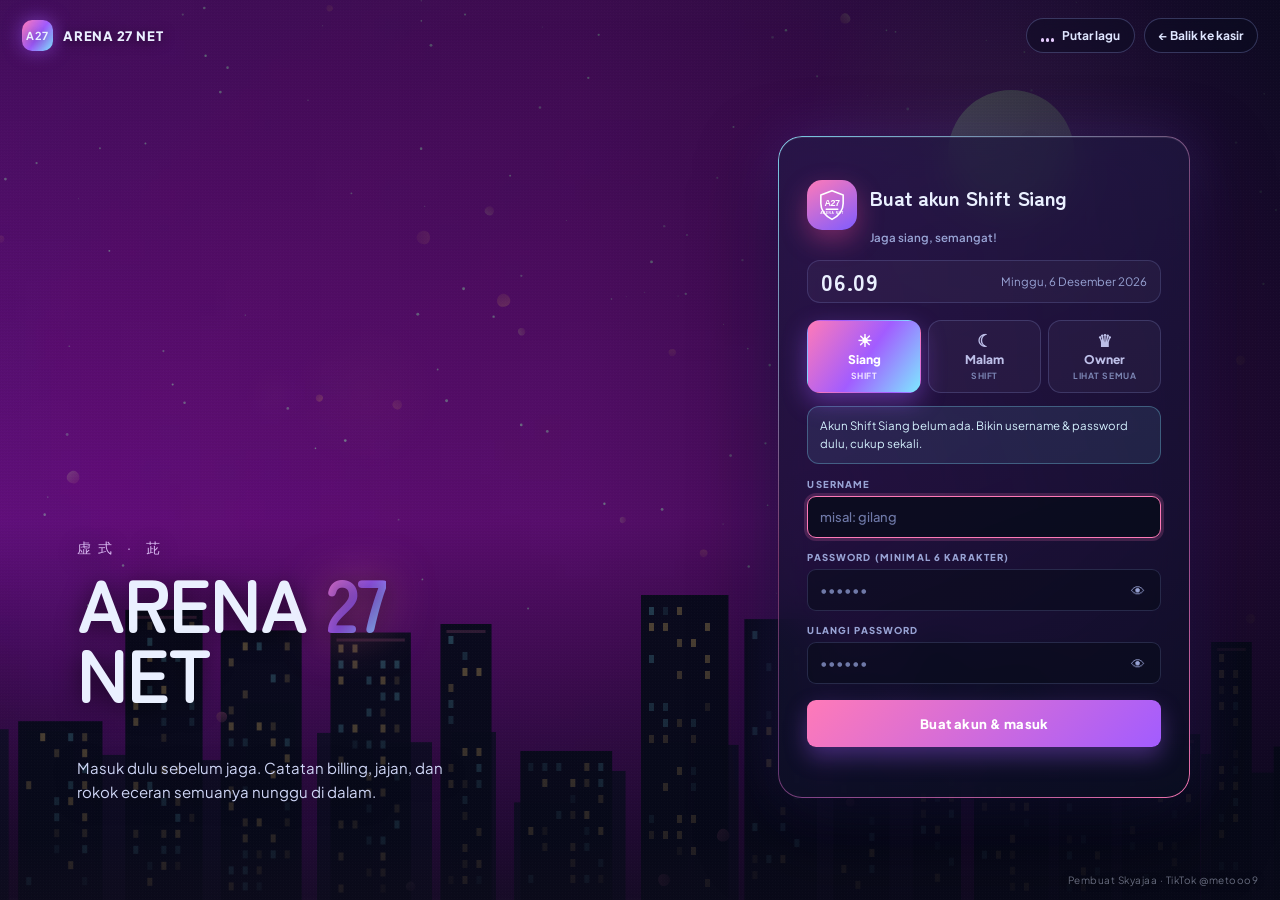
==== commit 6c87b626: "Add files via upload" ====
--- a/login.html
+++ b/login.html
@@ -202,7 +202,7 @@
     </section>
 </main>
 
-<div class="credit">bg video · TikTok @onfrafz</div>
+<div class="credit"> Pembuat Skyajaa · TikTok @metooo9</div>
 
 <script src="assets/anime-bg.js"></script>
 <script src="assets/auth.js"></script>
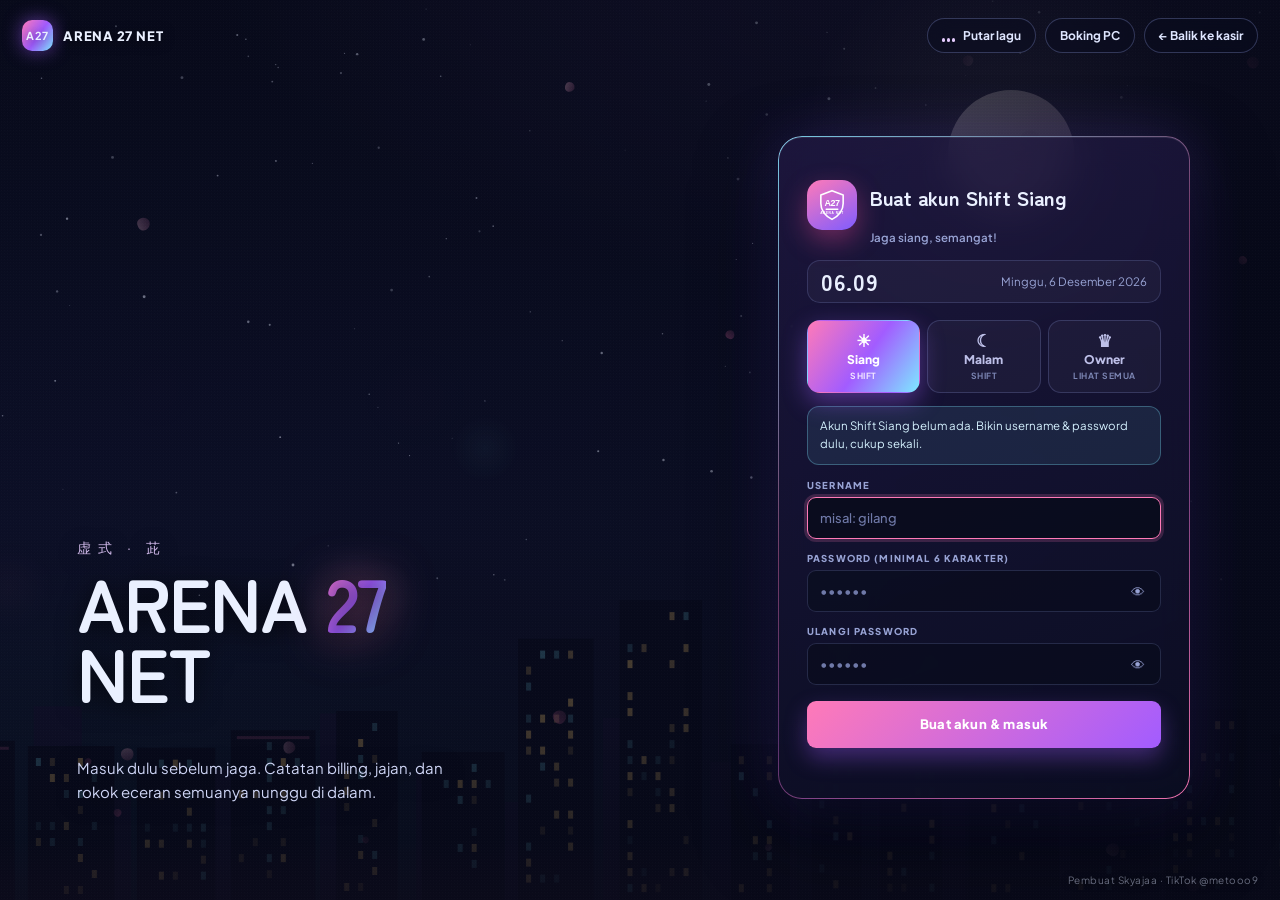
==== commit 147dd1e0: "Add files via upload" ====
--- a/login.html
+++ b/login.html
@@ -11,11 +11,9 @@
     overflow:hidden;
     --grad:linear-gradient(125deg,#ff7ab8 0%,#a25cff 52%,#7ee8ff 100%);
 }
-/* video anime jadi lapisan paling bawah, kanvas sakura + veil tetap di atasnya */
-.bg-video{position:fixed;inset:0;z-index:-3;overflow:hidden;background:#080b1e}
-.bg-video video{position:absolute;left:50%;top:50%;transform:translate(-50%,-50%);width:100%;height:100%;object-fit:cover;filter:saturate(1.1) contrast(1.05) brightness(.96)}
-.bg-stack{background:none}
-.bg-stack .bg-veil{background:
+/* di halaman masuk video-nya tampil terang; lapisan gelap cuma ngebentuk sisi kanan buat kartu */
+body.login .bg-video video{filter:saturate(1.1) contrast(1.05) brightness(.96)}
+body.login .bg-veil{background:
     linear-gradient(90deg,rgba(6,8,22,.2) 0%,rgba(6,8,22,.35) 45%,rgba(6,8,22,.8) 100%),
     linear-gradient(0deg,rgba(6,8,22,.86) 0%,rgba(6,8,22,.28) 42%,rgba(6,8,22,.5) 100%);}
 
@@ -154,13 +152,8 @@
 }
 </style>
 </head>
-<body class="login">
-
-<div class="bg-video" aria-hidden="true">
-    <video id="bgVideo" autoplay muted loop playsinline preload="auto" poster="bg-anime-poster.webp">
-        <source src="bg-anime.mp4" type="video/mp4">
-    </video>
-</div>
+<body class="login" data-video="bg-anime.mp4" data-poster="bg-anime-poster.webp">
+
 <div class="scan" aria-hidden="true"></div>
 <div class="fx" id="fx" aria-hidden="true"></div>
 
@@ -168,6 +161,7 @@
     <div class="mini-brand"><b>A27</b><span>ARENA 27 NET</span></div>
     <div style="display:flex;align-items:center;gap:9px;flex-wrap:wrap;justify-content:flex-end">
         <button class="sound" id="soundBtn" type="button" aria-pressed="false"><span class="eq"><i></i><i></i><i></i></span><span id="soundText">Putar lagu</span></button>
+        <a class="kembali" href="boking.html" target="_blank" rel="noopener">Boking PC</a>
         <a class="kembali" href="index.html" id="backLink">← Balik ke kasir</a>
     </div>
 </div>
@@ -352,9 +346,8 @@
 tick();
 setInterval(tick, 15000);
 
-const video = document.getElementById("bgVideo");
+const video = ArenaBG.video;
 const soundBtn = document.getElementById("soundBtn");
-video.play().catch(() => {});
 soundBtn.addEventListener("click", () => {
     video.muted = !video.muted;
     if (video.paused) video.play().catch(() => {});
--- a/assets/theme.css
+++ b/assets/theme.css
@@ -51,6 +51,19 @@
     linear-gradient(180deg,rgba(9,11,28,.55) 0%,rgba(9,11,28,.78) 55%,rgba(9,11,28,.9) 100%);}
 .bg-grain{position:absolute;inset:0;opacity:.35;pointer-events:none;background-image:radial-gradient(rgba(255,255,255,.05) 1px,transparent 1px);background-size:3px 3px}
 
+/* ---------- lapisan video latar (body data-video="...") ---------- */
+.bg-video{position:fixed;inset:0;z-index:-3;overflow:hidden;background:#080b1e}
+.bg-video video{
+    position:absolute;left:50%;top:50%;transform:translate(-50%,-50%);
+    width:100%;height:100%;object-fit:cover;
+    filter:saturate(.9) contrast(1.02) brightness(.5);
+}
+body.has-video .bg-stack{background:none}
+body.has-video .bg-veil{background:
+    linear-gradient(180deg,rgba(8,10,26,.66) 0%,rgba(8,10,26,.8) 45%,rgba(8,10,26,.9) 100%),
+    radial-gradient(120% 80% at 80% -10%,rgba(43,35,80,.35),rgba(43,35,80,0) 55%);}
+body.has-video.video-off .bg-video{opacity:0;transition:opacity .3s}
+
 /* ---------- kerangka halaman ---------- */
 .container{position:relative;width:min(100%,1120px);margin:auto;padding:26px 20px 64px}
 
@@ -380,6 +393,7 @@
 .pill{border-radius:10px}
 .small-btn:hover,.btn-ghost:hover,.ghost:hover{box-shadow:0 6px 16px rgba(4,6,20,.45)}
 .btn:not(:disabled):active,.add-btn:active,.ghost:active,.small-btn:active{transform:translateY(1px) scale(.995)}
+.add-btn:disabled,.btn:disabled{opacity:.55;pointer-events:none}
 
 /* tabel: header kaca, zebra baris */
 .table-wrap{box-shadow:inset 0 1px rgba(255,255,255,.06)}
@@ -407,7 +421,7 @@
 /* ---------- struk / cetak ---------- */
 #printArea{display:none}
 @media print{
-    .bg-stack,.bg-canvas,.bg-veil,.bg-grain,.toast{display:none!important}
+    .bg-video,.bg-stack,.bg-canvas,.bg-veil,.bg-grain,.toast{display:none!important}
     body{background:#fff!important;color:#000!important}
     body>*:not(#printArea){display:none!important}
     #printArea{display:block!important;font-family:Georgia,serif;color:#000}
